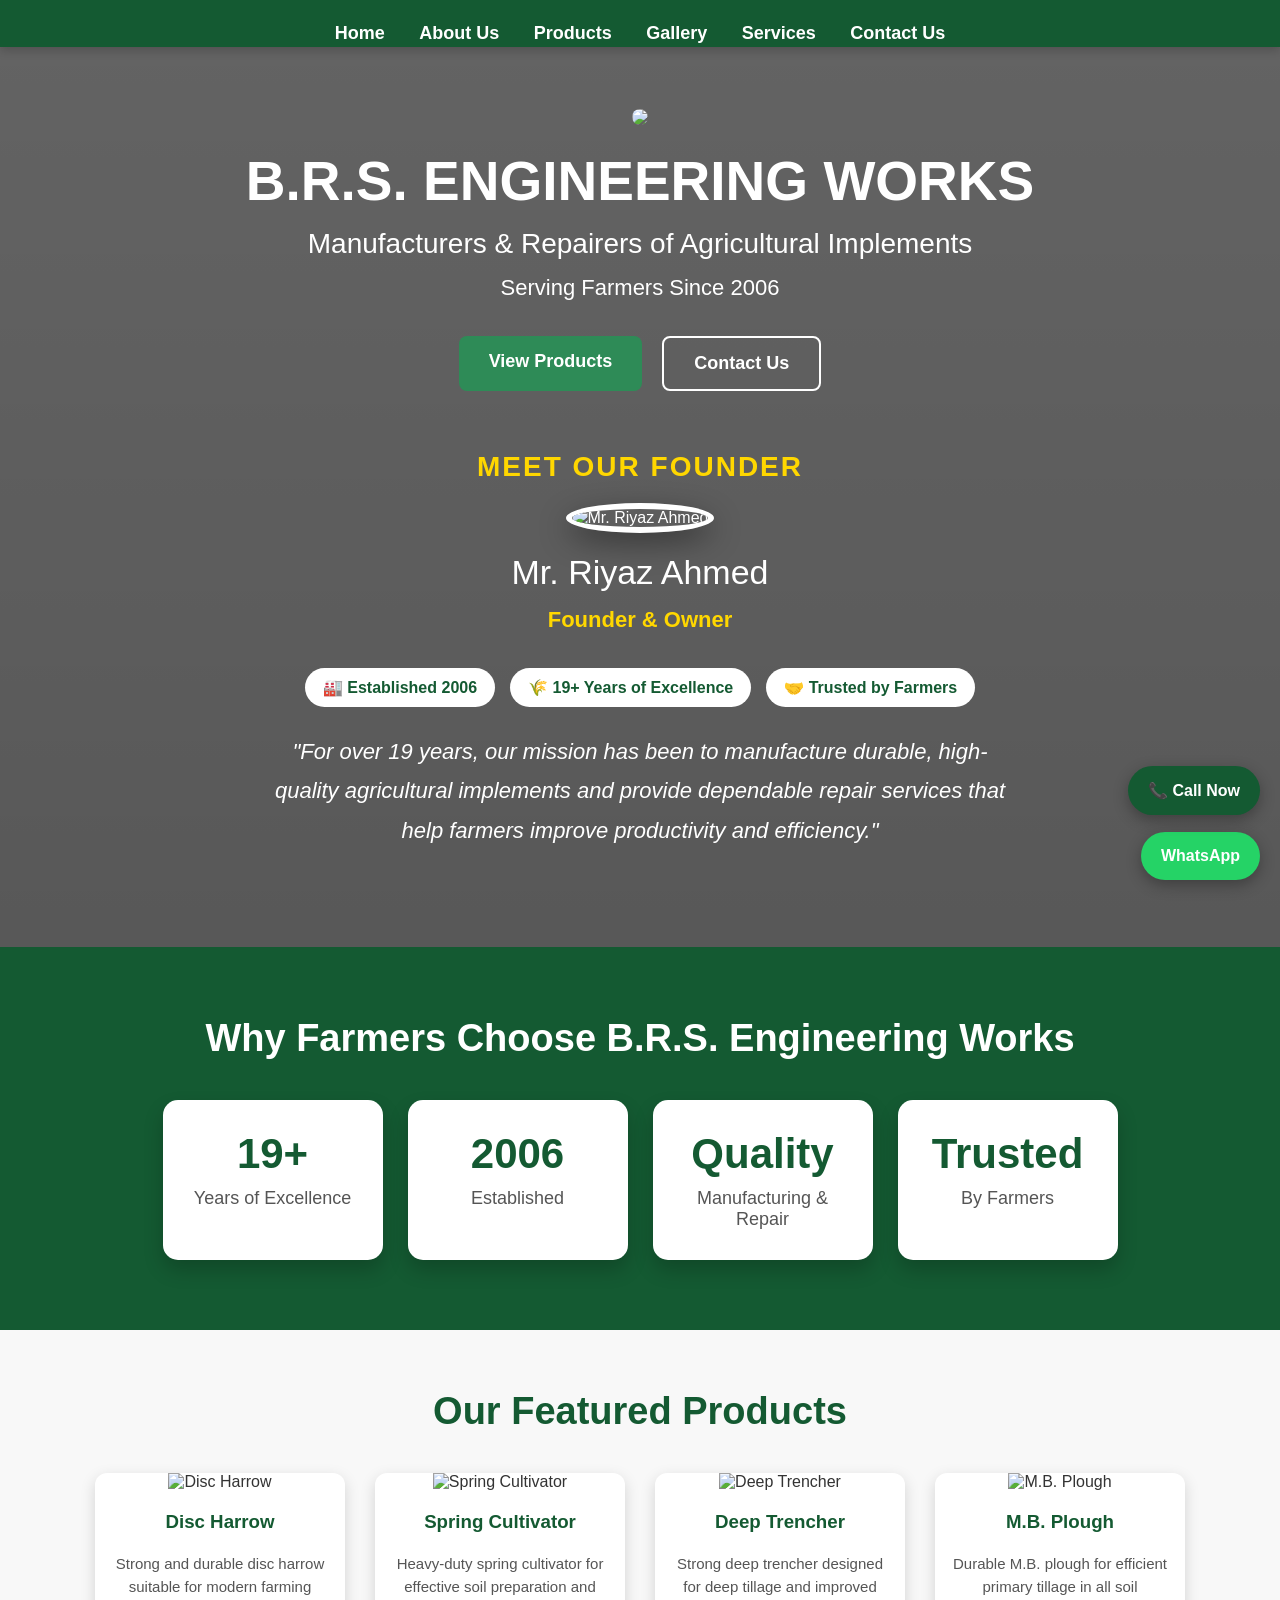
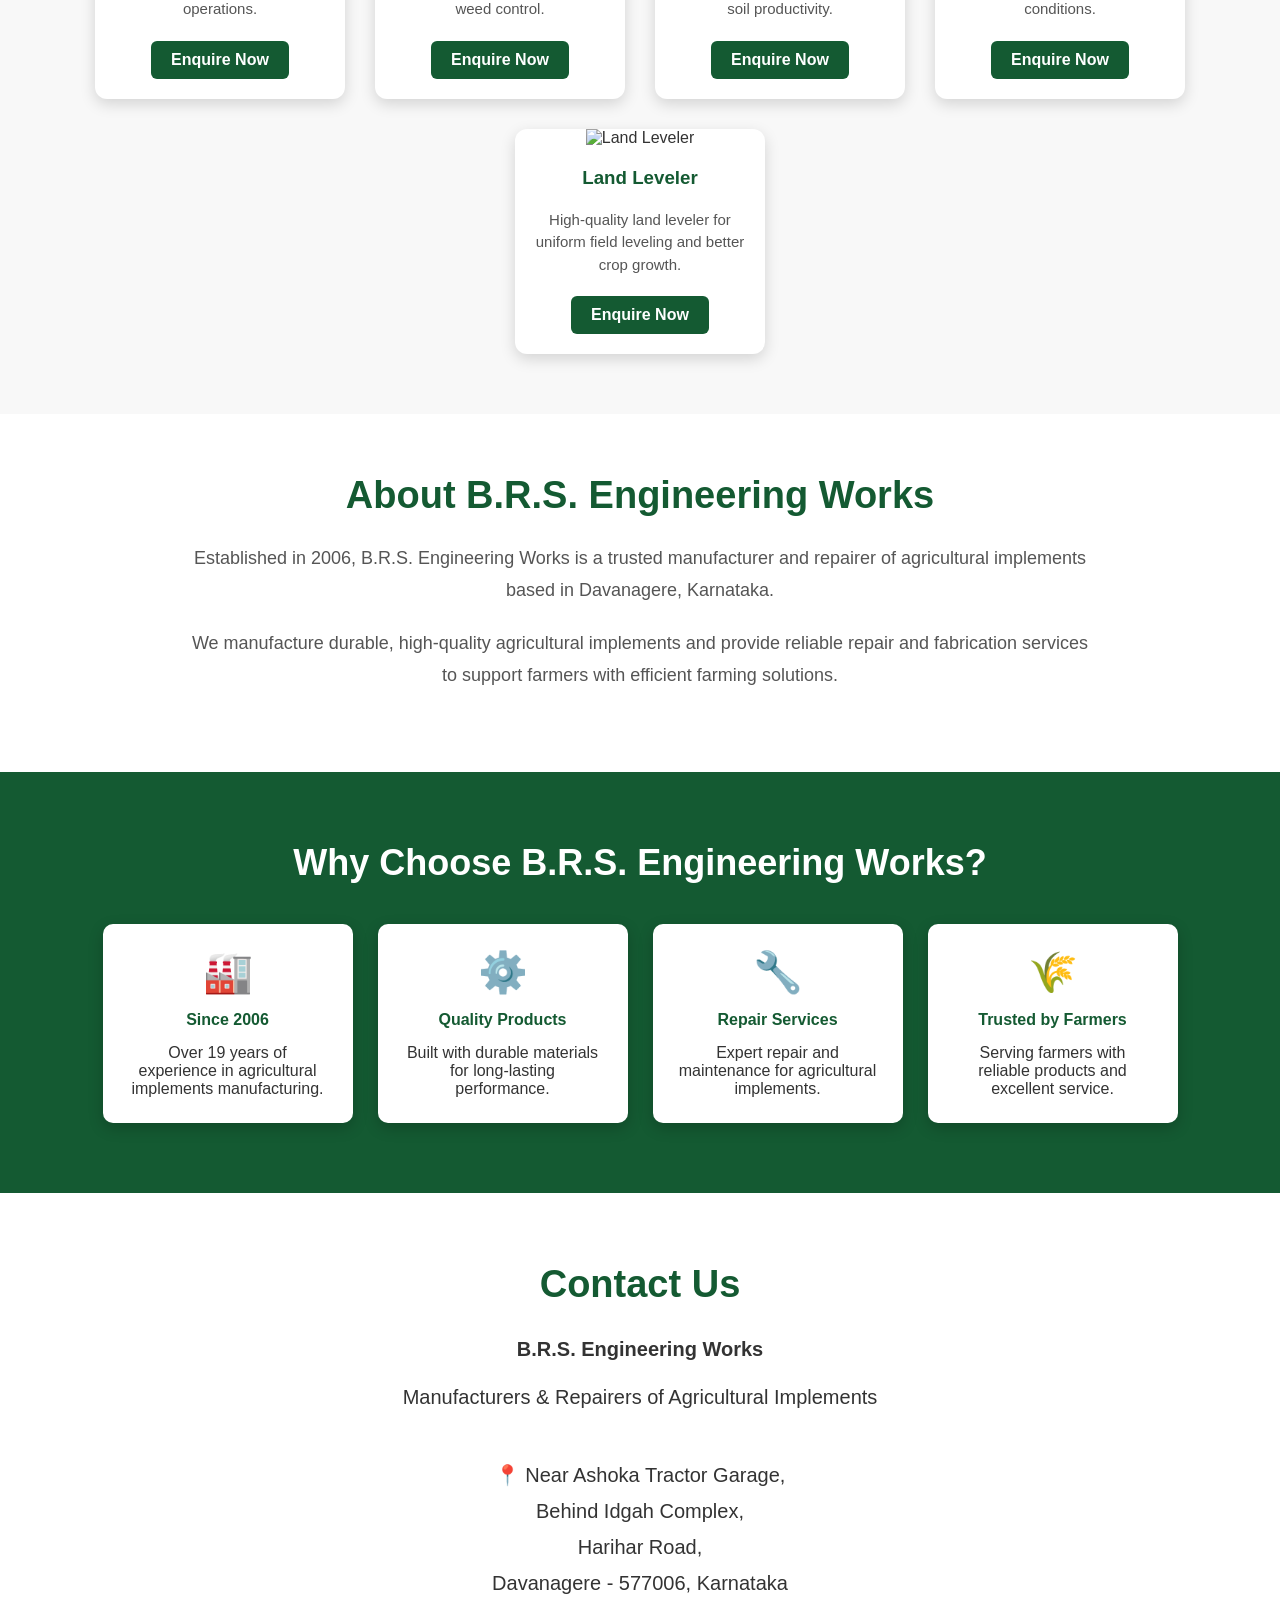
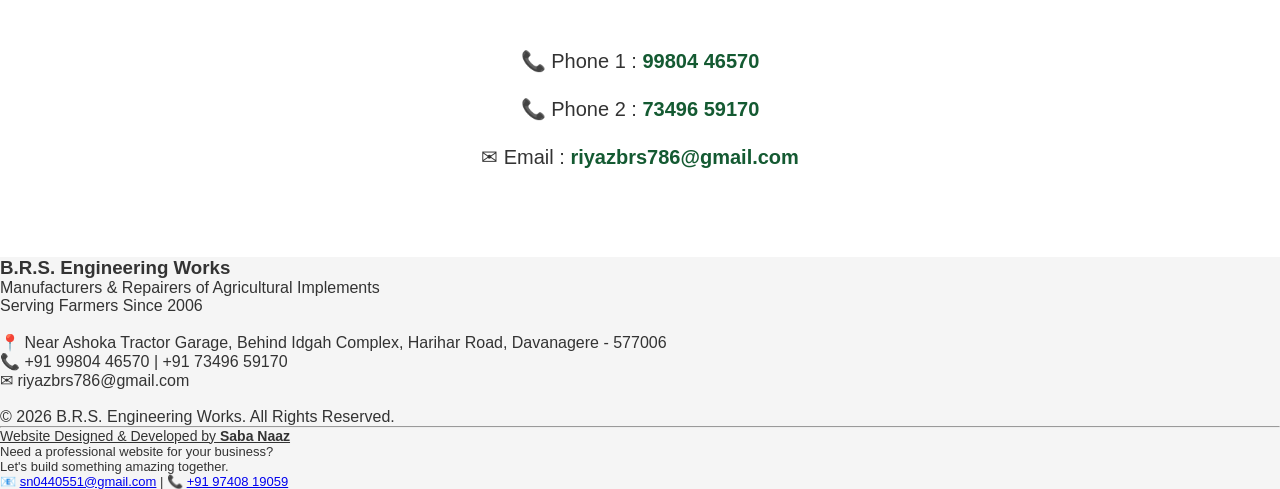
==== index.html @ 5e242634 "Add files via upload" ====
<!DOCTYPE html>
<html lang="en">

<head>

    <meta charset="UTF-8">

    <meta name="viewport" content="width=device-width, initial-scale=1.0">

    <title>B.R.S. Engineering Works</title>
	<meta name="description" content="B.R.S. Engineering Works is a trusted manufacturer and repairer of agricultural implements in Davanagere, Karnataka. We offer quality farming equipment, custom fabrication, and repair services since 2006.">

<meta name="keywords" content="Agricultural Implements, Davanagere, BRS Engineering Works, Rotavator, Seed Drill, Cultivator, Tractor Implements, Farm Equipment, Karnataka">

<meta name="author" content="Saba Naaz">

    <link rel="stylesheet" href="style.css">
	<link rel="icon" type="image/png" href="images/logo.png">

</head>

<body>
<header>

	<nav>

    <a href="index.html">Home</a>

    <a href="about.html">About Us</a>

    <a href="products.html">Products</a>

    <a href="gallery.html">Gallery</a>
	<a href="services.html">Services</a>

    <a href="contact.html">Contact Us</a>
	

</nav>

	

</header>
<section class="hero">

<div class="hero-content">

<img src="images/logo.png" class="hero-logo">

<h1>B.R.S. ENGINEERING WORKS</h1>

<h2>Manufacturers & Repairers of Agricultural Implements</h2>

<p>Serving Farmers Since 2006</p>

<div class="hero-buttons">

<a href="products.html" class="btn">View Products</a>

<a href="contact.html" class="btn btn-outline">Contact Us</a>

</div>
<div class="founder-hero">

    <h3>Meet Our Founder</h3>

    <img src="images/founder.jpg" alt="Mr. Riyaz Ahmed">

    <h2>Mr. Riyaz Ahmed</h2>

    <p class="founder-title">Founder & Owner</p>

    <div class="founder-badges">

        <span>🏭 Established 2006</span>

        <span>🌾 19+ Years of Excellence</span>

        <span>🤝 Trusted by Farmers</span>

    </div>

    <p class="founder-message">
        "For over 19 years, our mission has been to manufacture durable, high-quality agricultural implements and provide dependable repair services that help farmers improve productivity and efficiency."
    </p>

</div>

</div>

</section>
<section class="stats">

    <h2>Why Farmers Choose B.R.S. Engineering Works</h2>

    <div class="stats-container">

        <div class="stat-card">
            <h3>19+</h3>
            <p>Years of Excellence</p>
        </div>

        <div class="stat-card">
            <h3>2006</h3>
            <p>Established</p>
        </div>

        <div class="stat-card">
            <h3>Quality</h3>
            <p>Manufacturing & Repair</p>
        </div>

        <div class="stat-card">
            <h3>Trusted</h3>
            <p>By Farmers</p>
        </div>

    </div>

</section>
<!-- Featured Products -->

<section class="products">



    <h2>Our Featured Products</h2>

    <div class="product-container">

        <div class="product-card">

    <img src="images/products/disc-harrow.jpg" alt="Disc Harrow">

    <h3>Disc Harrow</h3>

    <p>
        Strong and durable disc harrow suitable for modern farming operations.
    </p>

<a href="https://wa.me/919980446570?text=Hello%20B.R.S.%20Engineering%20Works,%20I%20am%20interested%20in%20your%20Disc%20Harrow.%20Please%20share%20the%20price%20and%20specifications." class="enquire-btn" target="_blank">
    Enquire Now
</a>

</div>

       <div class="product-card">

    <img src="images/products/spring-cultivator.jpg" alt="Spring Cultivator">

    <h3>Spring Cultivator</h3>

    <p>
        Heavy-duty spring cultivator for effective soil preparation and weed control.
    </p>

    <a href="https://wa.me/919980446570?text=Hello%20B.R.S.%20Engineering%20Works,%20I%20am%20interested%20in%20your%20Spring%20Cultivator.%20Please%20share%20the%20price%20and%20specifications." class="enquire-btn" target="_blank">
    Enquire Now
</a>

</div>

        <div class="product-card">

    <img src="images/products/deep-trencher.jpg" alt="Deep Trencher">

    <h3>Deep Trencher</h3>

    <p>
        Strong deep trencher designed for deep tillage and improved soil productivity.
    </p>

    <a href="https://wa.me/919980446570?text=Hello%20B.R.S.%20Engineering%20Works,%20I%20am%20interested%20in%20your%20Deep%20Trencher.%20Please%20share%20the%20price%20and%20specifications." class="enquire-btn" target="_blank">
    Enquire Now
</a>

</div>

        <div class="product-card">

    <img src="images/products/mb-plough.jpg" alt="M.B. Plough">

    <h3>M.B. Plough</h3>

    <p>
        Durable M.B. plough for efficient primary tillage in all soil conditions.
    </p>

    <a href="https://wa.me/919980446570?text=Hello%20B.R.S.%20Engineering%20Works,%20I%20am%20interested%20in%20your%20M.B.%20Plough.%20Please%20share%20the%20price%20and%20specifications." class="enquire-btn" target="_blank">
    Enquire Now
</a>

</div>

        <div class="product-card">

    <img src="images/products/land-leveler.jpg" alt="Land Leveler">

    <h3>Land Leveler</h3>

    <p>
        High-quality land leveler for uniform field leveling and better crop growth.
    </p>

    <a href="https://wa.me/919980446570?text=Hello%20B.R.S.%20Engineering%20Works,%20I%20am%20interested%20in%20your%20Land%20Leveler.%20Please%20share%20the%20price%20and%20specifications." class="enquire-btn" target="_blank">
    Enquire Now
</a>

</div>

    </div>

</section>
<!-- About Us Section -->

<section class="about">

    <h2>About B.R.S. Engineering Works</h2>

    <p>

        Established in 2006, B.R.S. Engineering Works is a trusted manufacturer
        and repairer of agricultural implements based in Davanagere, Karnataka.

    </p>

    <p>

        We manufacture durable, high-quality agricultural implements and provide
        reliable repair and fabrication services to support farmers with efficient
        farming solutions.

    </p>

</section>
<!-- Why Choose Us -->

<section class="why-us">

    <h2>Why Choose B.R.S. Engineering Works?</h2>

    <div class="why-container">

        <div class="why-card">
            <h3>🏭</h3>
            <h4>Since 2006</h4>
            <p>Over 19 years of experience in agricultural implements manufacturing.</p>
        </div>

        <div class="why-card">
            <h3>⚙️</h3>
            <h4>Quality Products</h4>
            <p>Built with durable materials for long-lasting performance.</p>
        </div>

        <div class="why-card">
            <h3>🔧</h3>
            <h4>Repair Services</h4>
            <p>Expert repair and maintenance for agricultural implements.</p>
        </div>

        <div class="why-card">
            <h3>🌾</h3>
            <h4>Trusted by Farmers</h4>
            <p>Serving farmers with reliable products and excellent service.</p>
        </div>

    </div>

</section>
<!-- Contact Section -->

<section class="contact">

    <h2>Contact Us</h2>

    <p><strong>B.R.S. Engineering Works</strong></p>

    <p>Manufacturers & Repairers of Agricultural Implements</p>

    <br>

    <p>📍 Near Ashoka Tractor Garage,<br>
    Behind Idgah Complex,<br>
    Harihar Road,<br>
    Davanagere - 577006, Karnataka</p>

    <br>

    <p>📞 Phone 1 :
        <a href="tel:+919980446570">99804 46570</a>
    </p>

    <p>📞 Phone 2 :
        <a href="tel:+917349659170">73496 59170</a>
    </p>

    <p>✉ Email :
        <a href="mailto:riyazbrs786@gmail.com">
            riyazbrs786@gmail.com
        </a>
    </p>

</section>
<footer>

    <h3>B.R.S. Engineering Works</h3>

    <p>Manufacturers & Repairers of Agricultural Implements</p>

    <p>Serving Farmers Since 2006</p>

    <br>

    <p>📍 Near Ashoka Tractor Garage, Behind Idgah Complex,
    Harihar Road, Davanagere - 577006</p>

    <p>📞 +91 99804 46570 | +91 73496 59170</p>

    <p>✉ riyazbrs786@gmail.com</p>

    <br>

    <p>© 2026 B.R.S. Engineering Works. All Rights Reserved.</p>
	
	<hr>

<p style="font-size:14px;">
<u>Website Designed & Developed by </u><strong><u>Saba Naaz</u></strong>
</p>

<p style="font-size:13px;">
Need a professional website for your business?<br>
Let's build something amazing together.
</p>

<p style="font-size:13px;">
📧 <a href="mailto:sn0440551@gmail.com">sn0440551@gmail.com</a> |
📞 <a href="tel:+919740819059">+91 97408 19059</a>
</p>

</footer>
<a href="https://wa.me/919980446570" class="whatsapp" target="_blank">
    WhatsApp
</a>
<a href="tel:+919980446570" class="call-btn">
    📞 Call Now
</a>
<script src="script.js"></script>


</body>

</html>
---- style.css ----
/* ==========================
   B.R.S. ENGINEERING WORKS
   ========================== */
html{
    scroll-behavior: smooth;
}
*{
    margin:0;
    padding:0;
    box-sizing:border-box;
    font-family:Arial, Helvetica, sans-serif;
}

body{
    background:#f5f5f5;
    color:#333;
}

/* Header */

header{
    background:#145A32;
    color:white;
    text-align:center;
    padding:03px 06px;
    position:sticky;
    top:0;
    z-index:1000;
    box-shadow:0 3px 10px rgba(0,0,0,0.2);
}

header h1{
    font-size:30px;
    margin-bottom:5px;
}

header h3{
    font-size:15px;
    margin-bottom:5px;
}

header p{
    font-size:18px;
}

/* Navigation */

nav{
    margin-top:20px;
}

nav a{
    color:white;
    text-decoration:none;
    margin:0 15px;
    font-size:18px;
    font-weight:bold;
}

nav a:hover{
    color:#FFD700;
}

/* Hero Section */

.hero{
    background: linear-gradient(rgba(0,0,0,0.1), rgba(0,0,0,0.2)),
                url("images/hero.jpg");
    background-size: cover;
    background-position: center;
    background-repeat: no-repeat;
    min-height: 100vh;
    display: flex;
    justify-content: center;
    align-items: center;
    text-align: center;
    padding: 20px;
	position: relative;
	overflow: hidden;
}

.hero-content{
    color: white;
    animation: fadeUp 1.2s ease;
}

.hero-logo{
    width: 220px;
    margin-bottom: 20px;
    border-radius: 12px;
}

.hero h1{
    font-size: 55px;
    margin-bottom: 15px;
    font-weight: bold;
}

.hero h2{
    font-size: 28px;
    margin-bottom: 15px;
    font-weight: 500;
}

.hero p{
    font-size: 22px;
    margin-bottom: 35px;
}

.hero::before{

content:"";

position:absolute;

top:0;

left:0;

width:100%;

height:100%;

background:rgba(0,0,0,0.55);

}
.hero-content{

position:relative;

z-index:1;

}

/* Logo */

.logo{
    width:150px;
    max-width:90%;
    margin-bottom:25px;
}

/* Hero Text */


/* Buttons */

button{
    background:#F57C00;
    color:white;
    border:none;
    padding:15px 30px;
    font-size:18px;
    border-radius:8px;
    cursor:pointer;
    margin:10px;
}

button:hover{
    background:#d66b00;
}
/* ==========================
   Featured Products
========================== */

.products{
    padding:60px 30px;
    background:#f8f8f8;
    text-align:center;
}

.products h2{
    font-size:38px;
    color:#145A32;
    margin-bottom:40px;
}

.product-container{

    display:flex;

    justify-content:center;

    flex-wrap:wrap;

    gap:30px;

}

.product-card{

    width:250px;

    background:white;

    border-radius:12px;

    overflow:hidden;

    box-shadow:0 5px 15px rgba(0,0,0,0.15);

    transition:0.3s;

}

.product-card:hover{

    transform:translateY(-10px);

}

.product-card img{

    width:100%;

    height:200px;

    object-fit:cover;
	transition: transform 0.4s ease;
	.product-card:hover img{
		transform: scale(1.08);
}
	

}

.product-card h3{

    padding:20px;

    color:#145A32;

}
.product-card p{
    padding:0 15px;
    font-size:15px;
    color:#555;
    line-height:1.5;
}

.product-card button{
    margin:20px;
    background:#145A32;
    color:white;
    border:none;
    padding:10px 20px;
    border-radius:6px;
    cursor:pointer;
}

.product-card button:hover{
    background:#0d3d22;
}
/* ==========================
   About Section
========================== */

.about{
    background:white;
    padding:60px 30px;
    text-align:center;
}

.about h2{
    font-size:38px;
    color:#145A32;
    margin-bottom:25px;
}

.about p{
    max-width:900px;
    margin:20px auto;
    font-size:18px;
    line-height:1.8;
    color:#555;
}
/* ==========================
   Why Choose Us
========================== */

.why-us{
    background:#145A32;
    color:white;
    text-align:center;
    padding:70px 20px;
}

.why-us h2{
    font-size:36px;
    margin-bottom:40px;
}

.why-container{
    display:flex;
    justify-content:center;
    flex-wrap:wrap;
    gap:25px;
}

.why-card{
    background:white;
    color:#333;
    width:250px;
    padding:25px;
    border-radius:10px;
    box-shadow:0 5px 15px rgba(0,0,0,0.2);
}

.why-card h3{
    font-size:40px;
}

.why-card h4{
    color:#145A32;
    margin:15px 0;
}
/* ==========================
   Contact Section
========================== */

.contact{
    background:#ffffff;
    padding:70px 20px;
    text-align:center;
}

.contact h2{
    font-size:38px;
    color:#145A32;
    margin-bottom:25px;
}

.contact p{
    font-size:20px;
    margin:12px 0;
    line-height:1.8;
}

.contact a{
    color:#145A32;
    text-decoration:none;
    font-weight:bold;
}

.contact a:hover{
    color:#F57C00;
}
/* Floating WhatsApp Button */

.whatsapp{
    position:fixed;
    right:20px;
    bottom:20px;
    background:#25D366;
    color:white;
    padding:15px 20px;
    border-radius:50px;
    text-decoration:none;
    font-weight:bold;
    box-shadow:0 5px 15px rgba(0,0,0,0.3);
}

.whatsapp:hover{
    background:#1da851;
}
/* Floating Call Button */

.call-btn{
    position:fixed;
    right:20px;
    bottom:85px;
    background:#145A32;
    color:white;
    padding:15px 20px;
    border-radius:50px;
    text-decoration:none;
    font-weight:bold;
    box-shadow:0 5px 15px rgba(0,0,0,0.3);
    transition:0.3s;
}

.call-btn:hover{
    background:#0d3d22;
}
/* WhatsApp Enquiry Button */

.enquire-btn{
    display:inline-block;
    margin:20px;
    background:#145A32;
    color:white;
    padding:10px 20px;
    border-radius:6px;
    text-decoration:none;
    font-weight:bold;
    transition:0.3s;
}

.enquire-btn:hover{
    background:#0d3d22;
}
.hero-buttons{
    display:flex;
    justify-content:center;
    gap:20px;
    flex-wrap:wrap;
}

.btn{
    background:#2E8B57;
    color:white;
    padding:15px 30px;
    border-radius:8px;
    text-decoration:none;
    font-size:18px;
    font-weight:bold;
    transition:0.3s;
}

.btn:hover{
    background:#1b5e20;
    transform:translateY(-5px);
    box-shadow:0 8px 20px rgba(0,0,0,0.3);
}

.btn-outline{
    background:transparent;
    border:2px solid white;
}

.btn-outline:hover{
    background:white;
    color:#145A32;
}
/* Premium Founder Section */

.founder-hero{
    margin-top:60px;
    text-align:center;
    animation:fadeUp 1.5s ease;
}

.founder-hero h3{
    color:#FFD700;
    font-size:28px;
    margin-bottom:20px;
    text-transform:uppercase;
    letter-spacing:2px;
}

.founder-hero img{
    width:180px;
    height:180px;
    object-fit:cover;
    border-radius:50%;
    border:6px solid white;
    box-shadow:0 10px 30px rgba(0,0,0,.4);
    transition:.4s;
}

.founder-hero img:hover{
    transform:scale(1.05);
}

.founder-hero h2{
    color:white;
    margin-top:20px;
    font-size:34px;
}

.founder-title{
    color:#FFD700;
    font-size:22px;
    font-weight:bold;
    margin-top:10px;
}

.founder-badges{
    display:flex;
    justify-content:center;
    flex-wrap:wrap;
    gap:15px;
    margin:25px 0;
}

.founder-badges span{
    background:white;
    color:#145A32;
    padding:10px 18px;
    border-radius:30px;
    font-weight:bold;
}

.founder-message{
    max-width:750px;
    margin:auto;
    color:white;
    font-size:18px;
    line-height:1.8;
    font-style:italic;
}
/* Statistics Section */

.stats{
    background:#145A32;
    padding:70px 20px;
    text-align:center;
}

.stats h2{
    color:white;
    font-size:38px;
    margin-bottom:40px;
}

.stats-container{
    display:flex;
    justify-content:center;
    flex-wrap:wrap;
    gap:25px;
}

.stat-card{
    background:white;
    width:220px;
    padding:30px;
    border-radius:15px;
    box-shadow:0 10px 20px rgba(0,0,0,0.2);
    transition:0.3s;
}

.stat-card:hover{
    transform:translateY(-10px);
}

.stat-card h3{
    color:#145A32;
    font-size:42px;
    margin-bottom:10px;
}

.stat-card p{
    font-size:18px;
    color:#555;
}
/* Small logo for inner pages */
.page-logo{
    width:50px;
    height:auto;
    margin-bottom:8px;
}
/* Footer */

.footer{
    background:#145A32;
    color:white;
    text-align:center;
    padding:30px 20px;
    margin-top:60px;
}

.footer h3{
    margin-bottom:10px;
    font-size:28px;
}

.footer p{
    margin:8px 0;
    font-size:16px;
}
/* Gallery */

.gallery{
    padding:60px 20px;
}

.gallery-container{
    display:grid;
    grid-template-columns:repeat(auto-fit,minmax(280px,1fr));
    gap:20px;
}

.gallery-container img{
    width:100%;
    height:250px;
    object-fit:cover;
    border-radius:12px;
    transition:0.3s;
    box-shadow:0 5px 15px rgba(0,0,0,0.2);
}

.gallery-container img:hover{
    transform:scale(1.05);
}
/* ==========================
   Mobile Responsive Design
========================== */

@media screen and (max-width: 768px) {

header h1{
    font-size:30px;
}

header h3{
    font-size:18px;
}

header p{
    font-size:16px;
}

.logo{
    width:150px;
}

nav{
    display:flex;
    flex-direction:column;
    align-items:center;
    gap:10px;
}

nav a{
    margin:5px 0;
}

.hero{
    min-height:70vh;
    padding:20px;
}

.hero h1{
    font-size:34px;
}

.hero h2{
    font-size:22px;
}

.hero p{
    font-size:16px;
}

.hero-buttons{
    flex-direction:column;
    align-items:center;
}

.btn{
    width:90%;
    text-align:center;
}

.product-container,
.gallery-container,
.why-container{
    display:grid;
    grid-template-columns:1fr;
    gap:20px;
}

.product-card,
.why-card{
    width:100%;
}

.contact p,
.about p{
    font-size:16px;
}

.whatsapp,
.call-btn{
    right:15px;
}

footer{
    padding:20px;
}
}
footer{
    transition:0.3s;
}
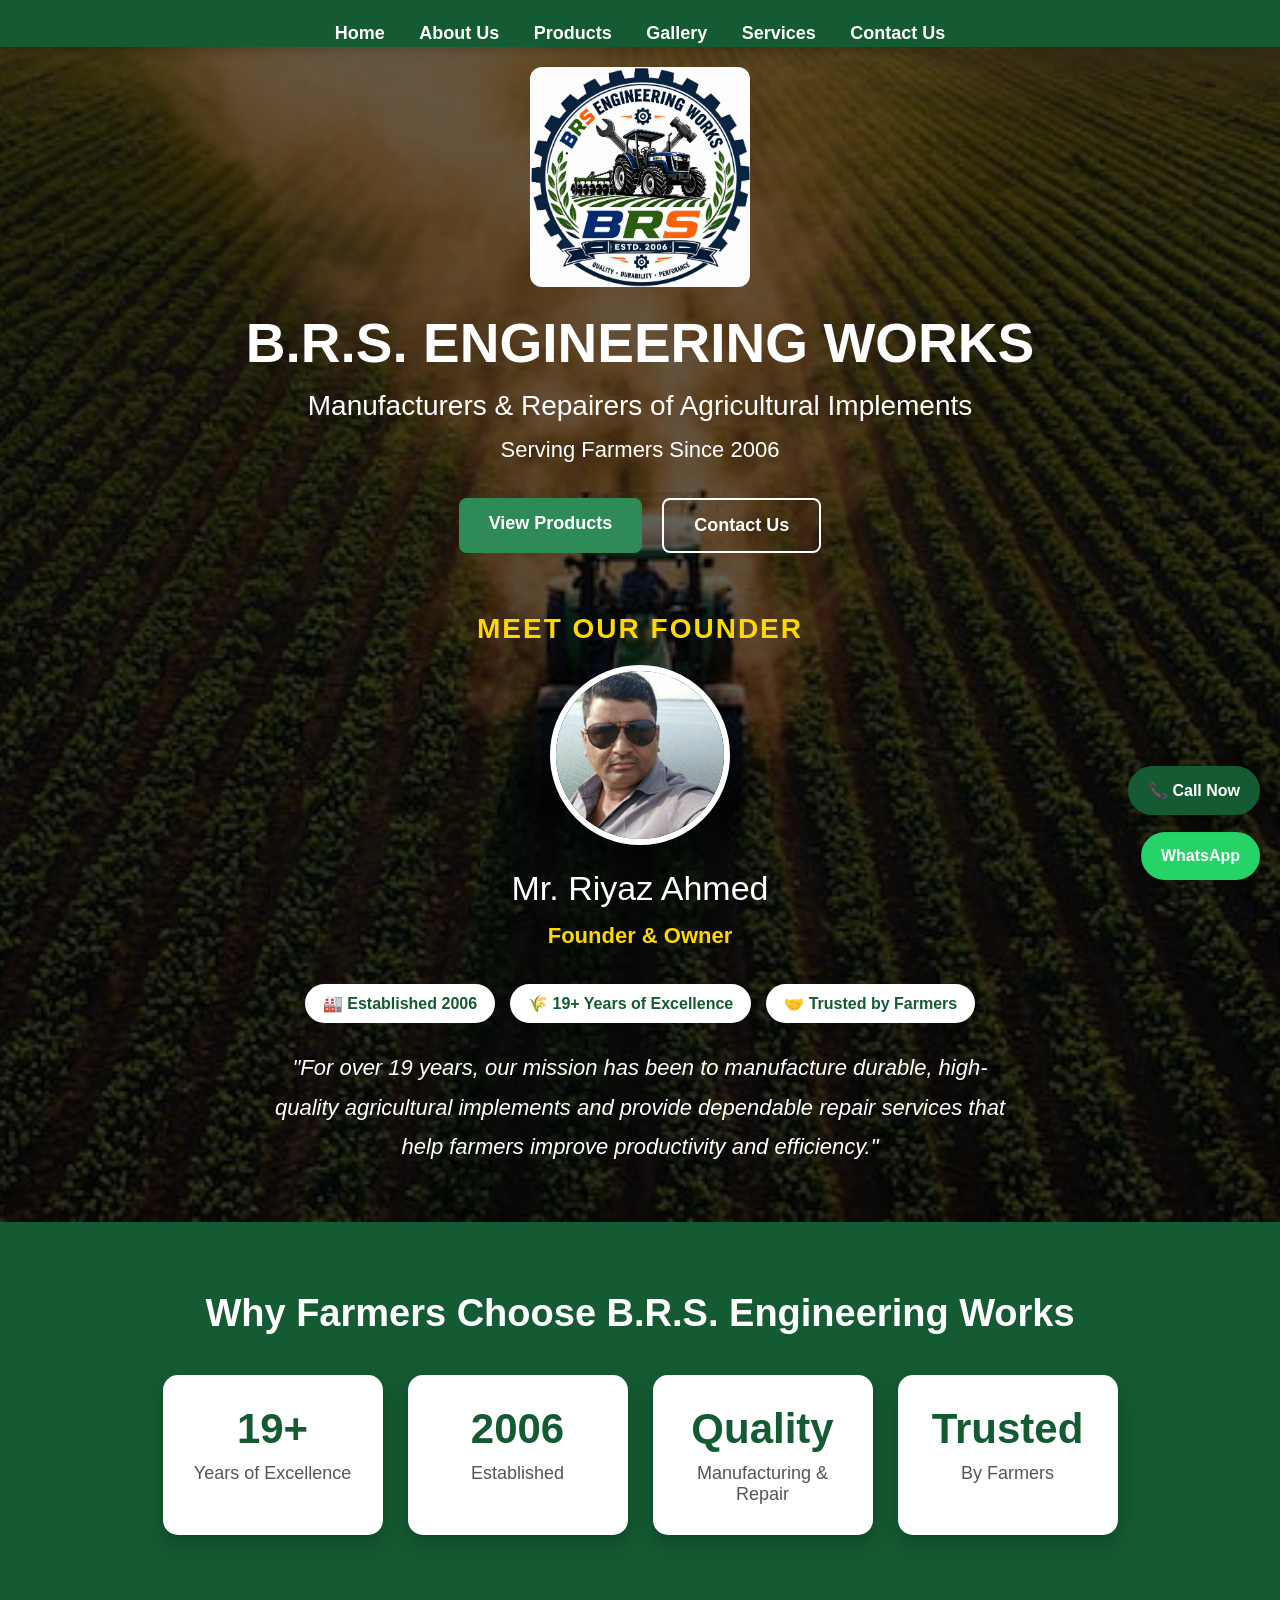
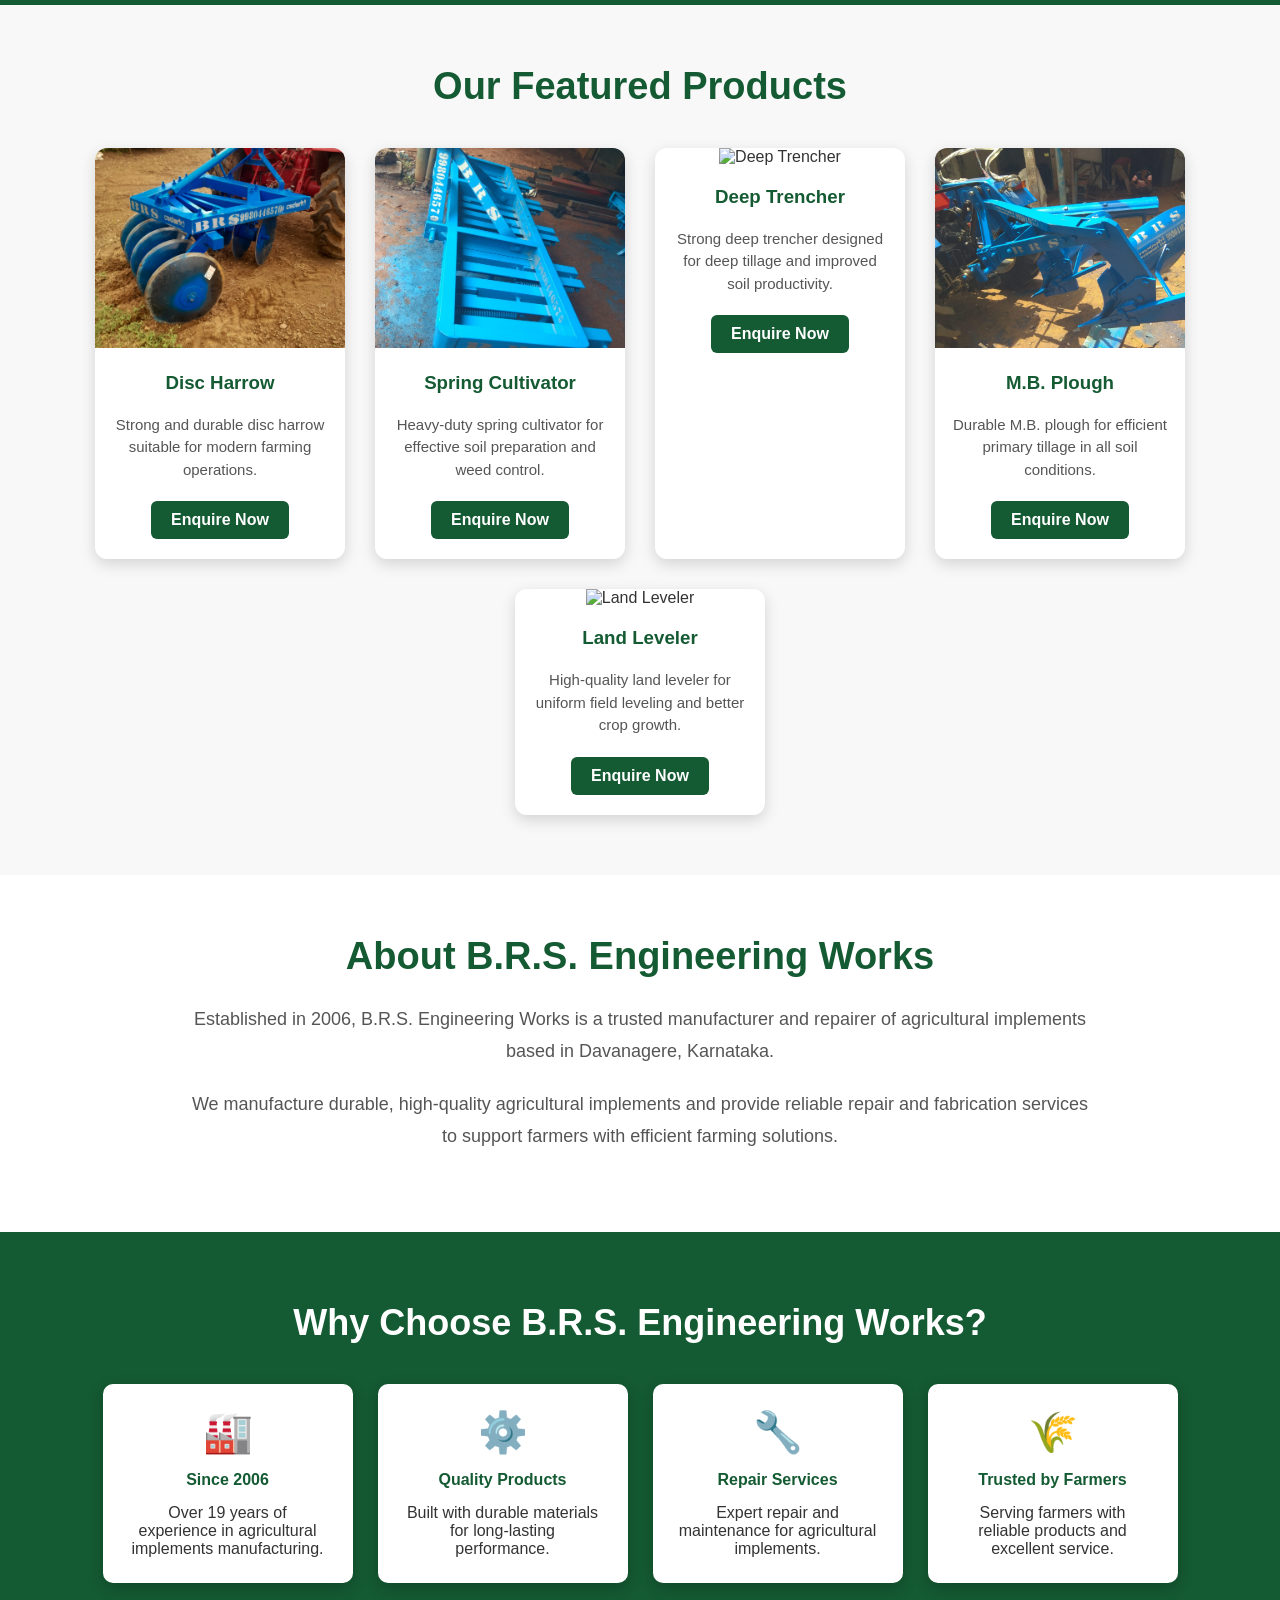
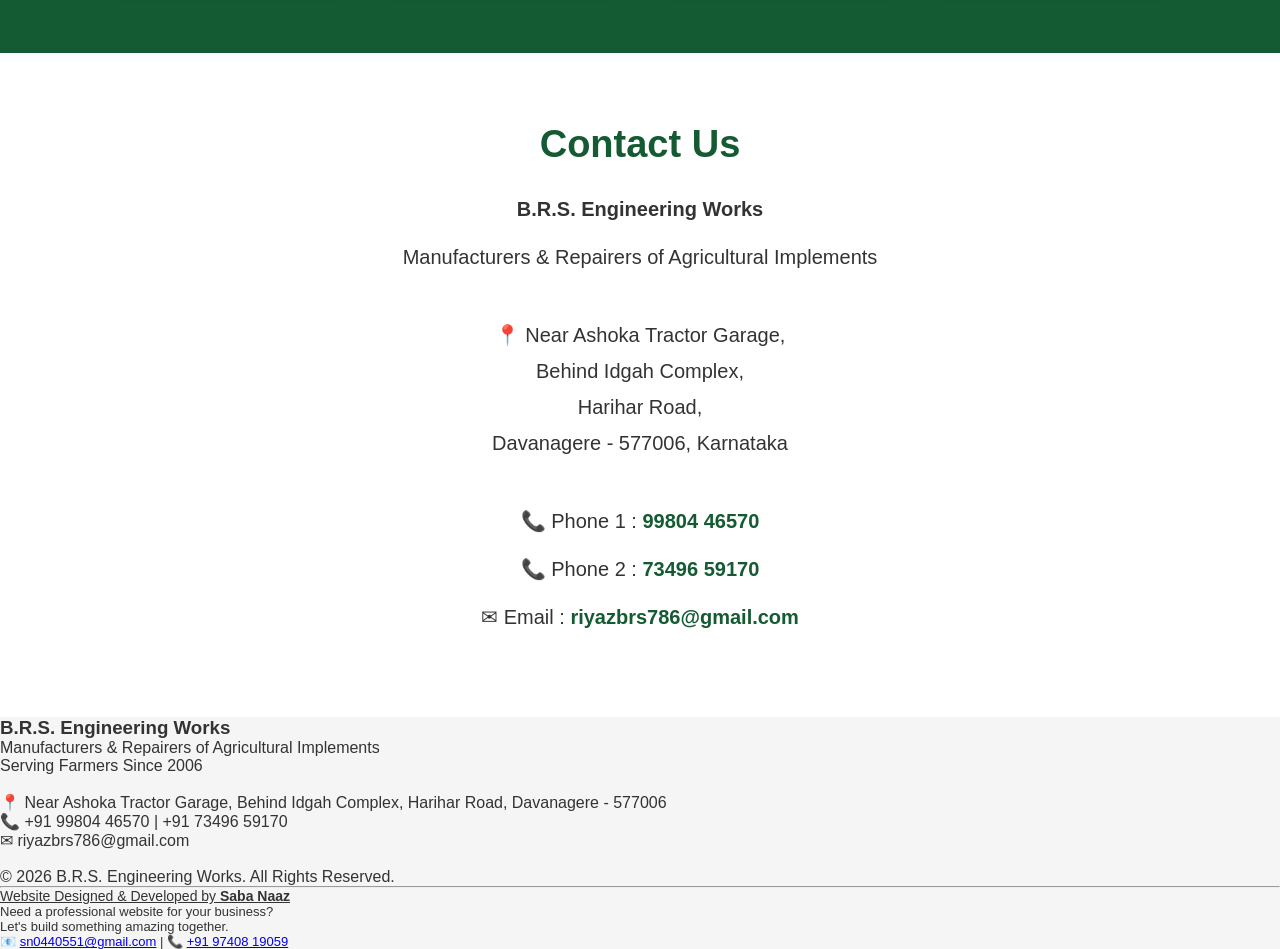
==== commit 725dcb9f: "Fix HTML entity encoding in index.html" ====
--- a/index.html
+++ b/index.html
@@ -130,7 +130,7 @@
 
         <div class="product-card">
 
-    <img src="images/products/disc-harrow.jpg" alt="Disc Harrow">
+    <img src="images/disc-harrow.jpg" alt="Disc Harrow">
 
     <h3>Disc Harrow</h3>
 
@@ -146,7 +146,7 @@
 
        <div class="product-card">
 
-    <img src="images/products/spring-cultivator.jpg" alt="Spring Cultivator">
+    <img src="images/spring-cultivator.jpg" alt="Spring Cultivator">
 
     <h3>Spring Cultivator</h3>
 
@@ -162,7 +162,7 @@
 
         <div class="product-card">
 
-    <img src="images/products/deep-trencher.jpg" alt="Deep Trencher">
+    <img src="images/deep-trencher.jpg" alt="Deep Trencher">
 
     <h3>Deep Trencher</h3>
 
@@ -178,7 +178,7 @@
 
         <div class="product-card">
 
-    <img src="images/products/mb-plough.jpg" alt="M.B. Plough">
+    <img src="images/mb-plough.jpg" alt="M.B. Plough">
 
     <h3>M.B. Plough</h3>
 
@@ -194,7 +194,7 @@
 
         <div class="product-card">
 
-    <img src="images/products/land-leveler.jpg" alt="Land Leveler">
+    <img src="images/land-leveler.jpg" alt="Land Leveler">
 
     <h3>Land Leveler</h3>
 
@@ -351,4 +351,4 @@
 
 </body>
 
-</html>+</html>
